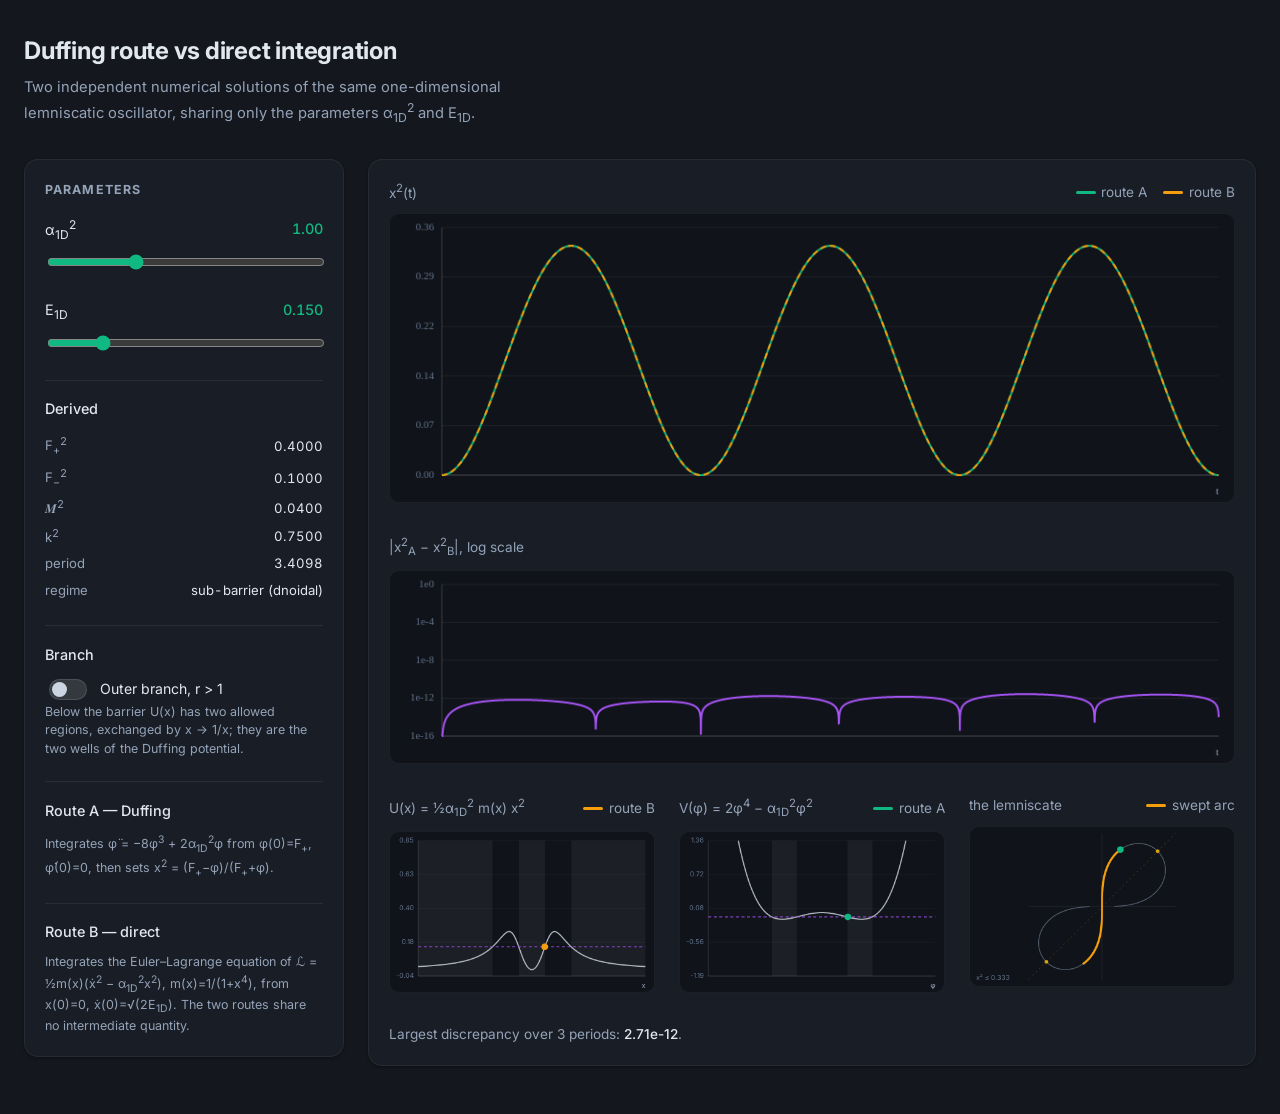
==== duffing/index.html @ 51f52a99 "new demos added" ====
<!DOCTYPE html>
<html lang="en">
<head>
  <meta charset="UTF-8">
  <meta name="viewport" content="width=device-width, initial-scale=1.0">
  <title>Duffing vs Direct Integration of the Lemniscatic Oscillator</title>
  <link rel="stylesheet" href="style.css">
  <link href="https://fonts.googleapis.com/css2?family=Inter:wght@400;500;700&display=swap" rel="stylesheet">
</head>
<body>
  <header>
    <h1>Duffing route vs direct integration</h1>
    <p>
      Two independent numerical solutions of the same one-dimensional lemniscatic
      oscillator, sharing only the parameters
      &alpha;<sub>1D</sub><sup>2</sup> and E<sub>1D</sub>.
    </p>
  </header>

  <main class="container">
    <aside class="panel">
      <h2 class="section-title">Parameters</h2>

      <div class="control-group">
        <label>
          <span>&alpha;<sub>1D</sub><sup>2</sup></span>
          <span class="value-display" id="a2-val">1.00</span>
        </label>
        <div class="slider-container">
          <input type="range" id="a2-slider" min="0.10" max="3.00" step="0.01" value="1.00">
        </div>
      </div>

      <div class="control-group">
        <label>
          <span>E<sub>1D</sub></span>
          <span class="value-display" id="e-val">0.150</span>
        </label>
        <div class="slider-container">
          <input type="range" id="e-slider" min="0.005" max="0.80" step="0.005" value="0.150">
        </div>
      </div>

      <div class="info-group">
        <h3>Derived</h3>
        <table class="readout" id="readout"></table>
      </div>

      <div class="info-group">
        <h3>Branch</h3>
        <label class="toggle">
          <input type="checkbox" id="outer-toggle">
          <span>Outer branch, r &gt; 1</span>
        </label>
        <p class="hint">
          Below the barrier U(x) has two allowed regions, exchanged by
          x &rarr; 1/x; they are the two wells of the Duffing potential.
        </p>
      </div>

      <div class="info-group">
        <h3>Route A — Duffing</h3>
        <p class="hint">
          Integrates
          &phi;&#776; = &minus;8&phi;<sup>3</sup> + 2&alpha;<sub>1D</sub><sup>2</sup>&phi;
          from &phi;(0)=F<sub>+</sub>, &phi;&#775;(0)=0, then sets
          x<sup>2</sup> = (F<sub>+</sub>&minus;&phi;)/(F<sub>+</sub>+&phi;).
        </p>
      </div>

      <div class="info-group">
        <h3>Route B — direct</h3>
        <p class="hint">
          Integrates the Euler&ndash;Lagrange equation of
          &#8466; = &frac12;m(x)(x&#775;<sup>2</sup> &minus;
          &alpha;<sub>1D</sub><sup>2</sup>x<sup>2</sup>),
          m(x)=1/(1+x<sup>4</sup>), from x(0)=0,
          x&#775;(0)=&radic;(2E<sub>1D</sub>).
          The two routes share no intermediate quantity.
        </p>
      </div>
    </aside>

    <section class="panel plots">
      <div class="plot-block">
        <div class="plot-title">
          <span>x<sup>2</sup>(t)</span>
          <span class="legend">
            <span class="key"><i style="background:#10b981"></i>route A</span>
            <span class="key"><i style="background:#f59e0b"></i>route B</span>
          </span>
        </div>
        <canvas id="canvas-x2" width="880" height="300"></canvas>
      </div>

      <div class="plot-block">
        <div class="plot-title"><span>|x<sup>2</sup><sub>A</sub> &minus; x<sup>2</sup><sub>B</sub>|, log scale</span></div>
        <canvas id="canvas-err" width="880" height="200"></canvas>
      </div>

      <div class="plot-row">
        <div class="plot-block half">
          <div class="plot-title">
            <span>U(x) = &frac12;&alpha;<sub>1D</sub><sup>2</sup> m(x) x<sup>2</sup></span>
            <span class="legend"><span class="key"><i style="background:#f59e0b"></i>route B</span></span>
          </div>
          <canvas id="canvas-ulem" width="430" height="260"></canvas>
        </div>

        <div class="plot-block half">
          <div class="plot-title">
            <span>V(&phi;) = 2&phi;<sup>4</sup> &minus; &alpha;<sub>1D</sub><sup>2</sup>&phi;<sup>2</sup></span>
            <span class="legend"><span class="key"><i style="background:#10b981"></i>route A</span></span>
          </div>
          <canvas id="canvas-uduf" width="430" height="260"></canvas>
        </div>

        <div class="plot-block half">
          <div class="plot-title">
            <span>the lemniscate</span>
            <span class="legend"><span class="key"><i style="background:#f59e0b"></i>swept arc</span></span>
          </div>
          <canvas id="canvas-lemni" width="430" height="260"></canvas>
        </div>
      </div>

      <p class="note" id="verdict"></p>
    </section>
  </main>

  <script src="script.js"></script>
</body>
</html>
---- duffing/style.css ----
:root {
  --bg: #14171d;
  --panel: #191d25;
  --text-main: #e2e8f0;
  --text-muted: #94a3b8;
  --accent: #10b981;
  --shadow-sm: 0 1px 3px rgba(0,0,0,0.4);
}

* { box-sizing: border-box; }

body {
  margin: 0;
  padding: 2rem 1.5rem 3rem;
  background: var(--bg);
  color: var(--text-main);
  font-family: 'Inter', system-ui, sans-serif;
  line-height: 1.55;
}

header {
  max-width: 1320px;
  margin: 0 auto 2rem;
}

header h1 {
  margin: 0 0 0.4rem;
  font-size: 1.5rem;
  font-weight: 700;
  letter-spacing: -0.01em;
}

header p {
  margin: 0;
  max-width: 62ch;
  color: var(--text-muted);
  font-size: 0.92rem;
}

.container {
  max-width: 1320px;
  margin: 0 auto;
  display: flex;
  gap: 1.5rem;
  align-items: flex-start;
}

.panel {
  background: var(--panel);
  border: 1px solid rgba(255,255,255,0.06);
  border-radius: 14px;
  padding: 1.25rem;
  box-shadow: var(--shadow-sm);
}

aside.panel {
  flex: 0 0 320px;
}

.plots {
  flex: 1;
  min-width: 0;
  display: flex;
  flex-direction: column;
  gap: 1.5rem;
}

.section-title {
  margin: 0 0 1rem;
  font-size: 0.78rem;
  font-weight: 700;
  letter-spacing: 0.09em;
  text-transform: uppercase;
  color: var(--text-muted);
}

.control-group { margin-bottom: 1.4rem; }

.control-group label {
  display: flex;
  justify-content: space-between;
  align-items: baseline;
  margin-bottom: 0.5rem;
  font-size: 0.9rem;
}

.value-display {
  font-variant-numeric: tabular-nums;
  font-weight: 500;
  color: var(--accent);
}

.slider-container input[type="range"] {
  width: 100%;
  accent-color: var(--accent);
  cursor: pointer;
}

.info-group {
  margin-top: 1.4rem;
  padding-top: 1.1rem;
  border-top: 1px solid rgba(255,255,255,0.07);
}

.info-group h3 {
  margin: 0 0 0.6rem;
  font-size: 0.9rem;
  font-weight: 500;
}

.hint {
  margin: 0;
  font-size: 0.78rem;
  line-height: 1.5;
  color: var(--text-muted);
}

.readout {
  width: 100%;
  border-collapse: collapse;
  font-size: 0.82rem;
  font-variant-numeric: tabular-nums;
}

.readout td { padding: 0.18rem 0; }
.readout td:first-child { color: var(--text-muted); }
.readout td:last-child { text-align: right; }

.plot-block { width: 100%; }

.plot-title {
  display: flex;
  justify-content: space-between;
  align-items: center;
  margin-bottom: 0.6rem;
  font-size: 0.85rem;
  color: var(--text-muted);
}

.legend { display: flex; gap: 1rem; }

.key { display: inline-flex; align-items: center; gap: 0.35rem; }

.key i {
  width: 20px;
  height: 3px;
  border-radius: 2px;
  display: inline-block;
}

canvas {
  width: 100%;
  height: auto;
  background: #10131a;
  border: 1px solid rgba(255,255,255,0.05);
  border-radius: 10px;
}

.note {
  margin: 0;
  font-size: 0.85rem;
  color: var(--text-muted);
}

.note strong { color: var(--text-main); font-weight: 500; }

@media (max-width: 1000px) {
  .container { flex-direction: column; }
  aside.panel { flex: none; width: 100%; }
}

.plot-row {
  display: flex;
  gap: 1.5rem;
  width: 100%;
}

.plot-block.half { flex: 1; min-width: 0; }

@media (max-width: 900px) {
  .plot-row { flex-direction: column; }
}

.toggle { display: flex; align-items: center; gap: 0.6rem; cursor: pointer; user-select: none; font-size: 0.88rem; }

.toggle input[type="checkbox"] {
  appearance: none; -webkit-appearance: none;
  width: 38px; height: 21px; border-radius: 999px;
  background: rgba(255,255,255,0.12);
  border: 1px solid rgba(255,255,255,0.12);
  position: relative; cursor: pointer; flex: none;
  transition: background 0.18s ease;
}

.toggle input[type="checkbox"]::after {
  content: ""; position: absolute; top: 2px; left: 2px;
  width: 15px; height: 15px; border-radius: 50%; background: #cbd5e1;
  transition: transform 0.18s ease;
}

.toggle input[type="checkbox"]:checked { background: rgba(16,185,129,0.55); }
.toggle input[type="checkbox"]:checked::after { transform: translateX(17px); background: #fff; }
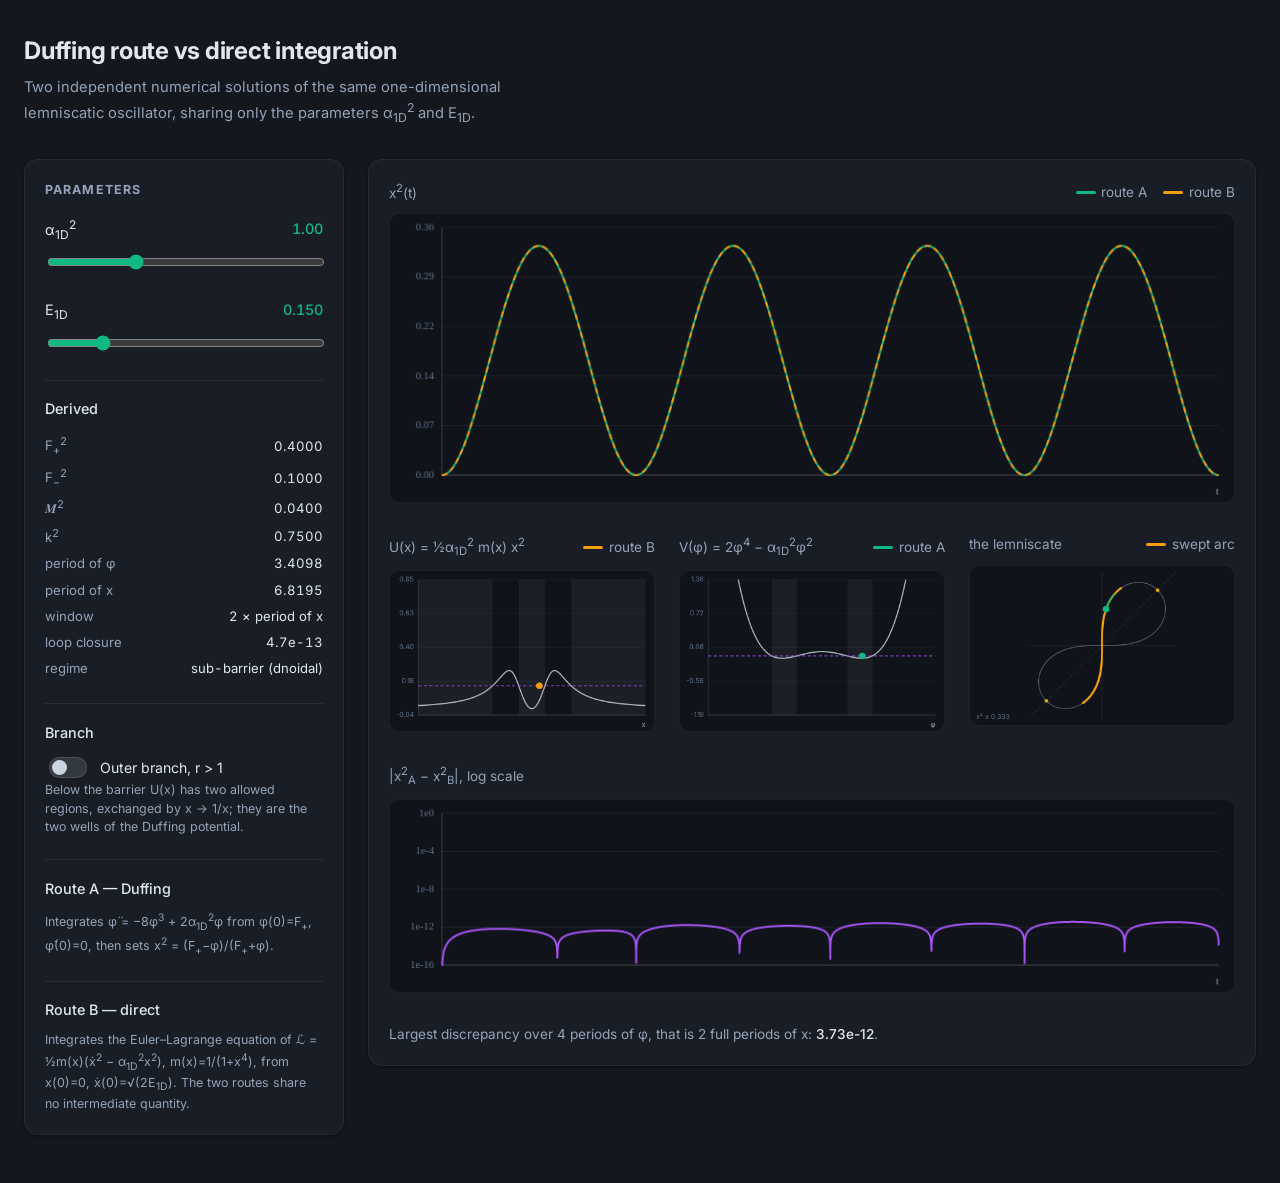
==== commit 0a78ed6a: "bug with ricochet fixed" ====
--- a/duffing/index.html
+++ b/duffing/index.html
@@ -93,11 +93,6 @@
         <canvas id="canvas-x2" width="880" height="300"></canvas>
       </div>
 
-      <div class="plot-block">
-        <div class="plot-title"><span>|x<sup>2</sup><sub>A</sub> &minus; x<sup>2</sup><sub>B</sub>|, log scale</span></div>
-        <canvas id="canvas-err" width="880" height="200"></canvas>
-      </div>
-
       <div class="plot-row">
         <div class="plot-block half">
           <div class="plot-title">
@@ -124,6 +119,11 @@
         </div>
       </div>
 
+      <div class="plot-block">
+        <div class="plot-title"><span>|x<sup>2</sup><sub>A</sub> &minus; x<sup>2</sup><sub>B</sub>|, log scale</span></div>
+        <canvas id="canvas-err" width="880" height="200"></canvas>
+      </div>
+
       <p class="note" id="verdict"></p>
     </section>
   </main>
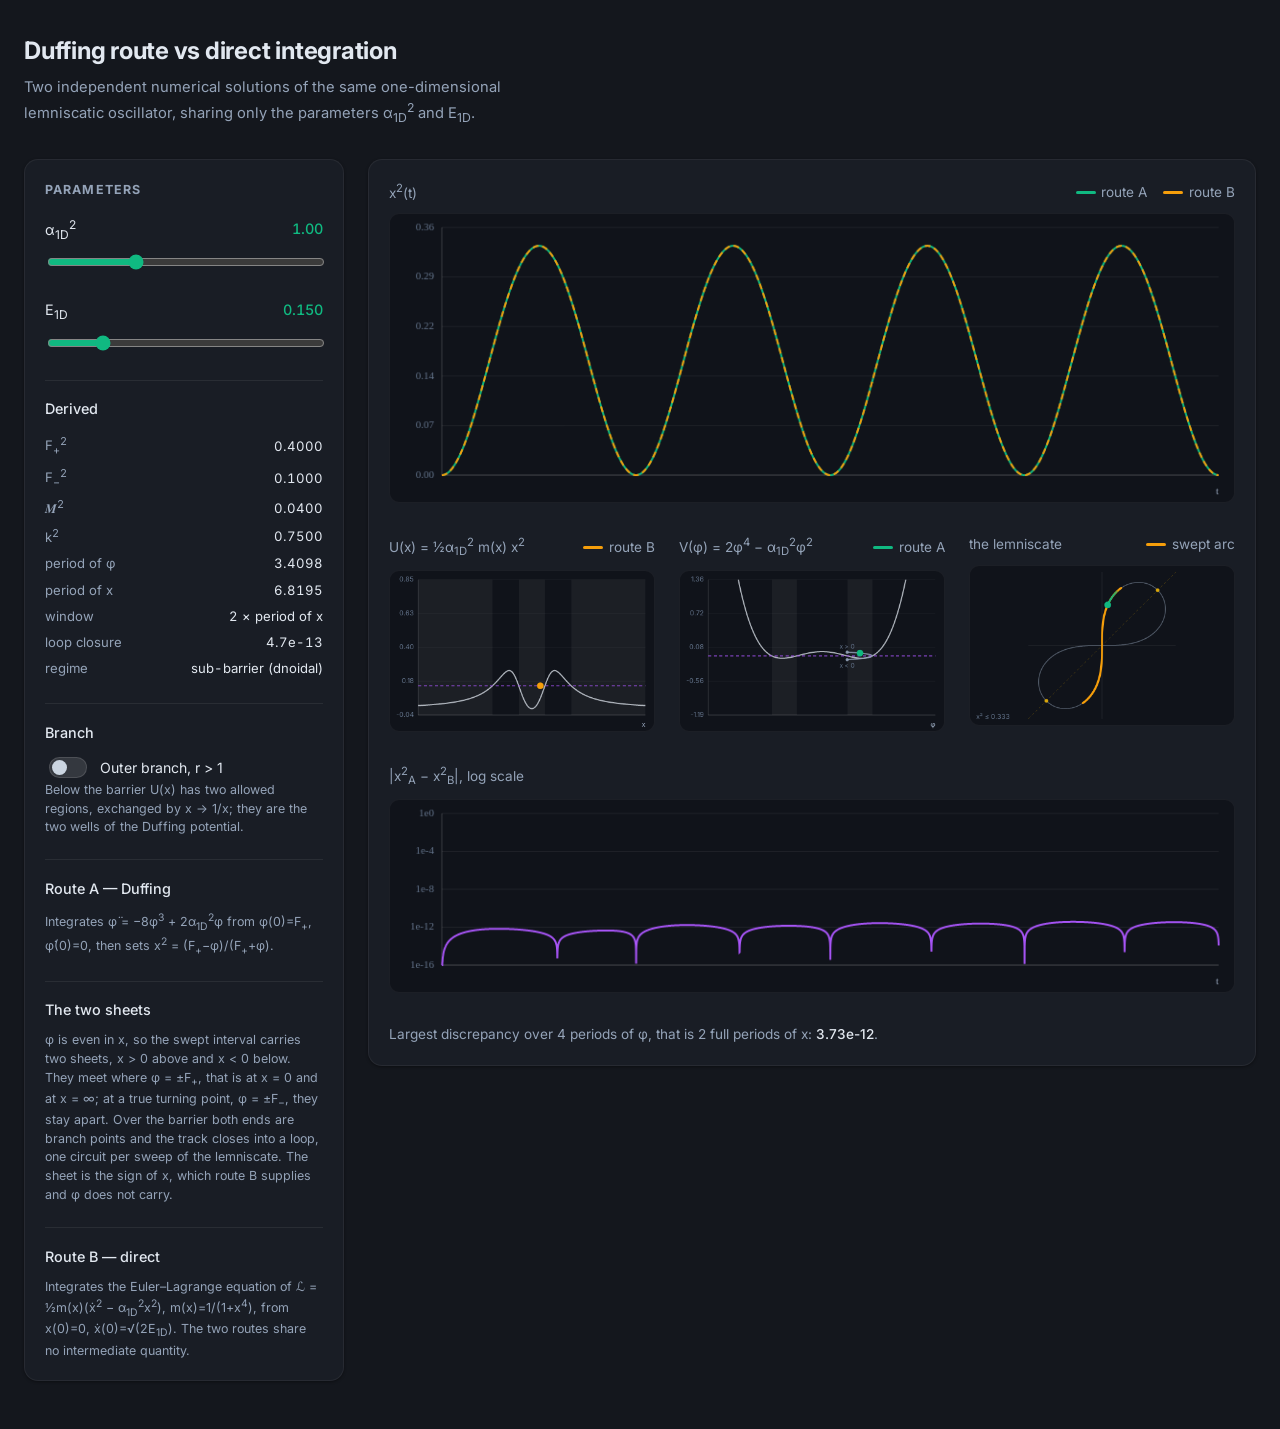
==== commit 4dd14bc2: "two scheets in Duffing added" ====
--- a/duffing/index.html
+++ b/duffing/index.html
@@ -69,6 +69,19 @@
       </div>
 
       <div class="info-group">
+        <h3>The two sheets</h3>
+        <p class="hint">
+          &phi; is even in x, so the swept interval carries two sheets,
+          x &gt; 0 above and x &lt; 0 below. They meet where
+          &phi; = &plusmn;F<sub>+</sub>, that is at x = 0 and at x = &infin;;
+          at a true turning point, &phi; = &plusmn;F<sub>&minus;</sub>, they stay
+          apart. Over the barrier both ends are branch points and the track
+          closes into a loop, one circuit per sweep of the lemniscate. The sheet
+          is the sign of x, which route B supplies and &phi; does not carry.
+        </p>
+      </div>
+
+      <div class="info-group">
         <h3>Route B — direct</h3>
         <p class="hint">
           Integrates the Euler&ndash;Lagrange equation of
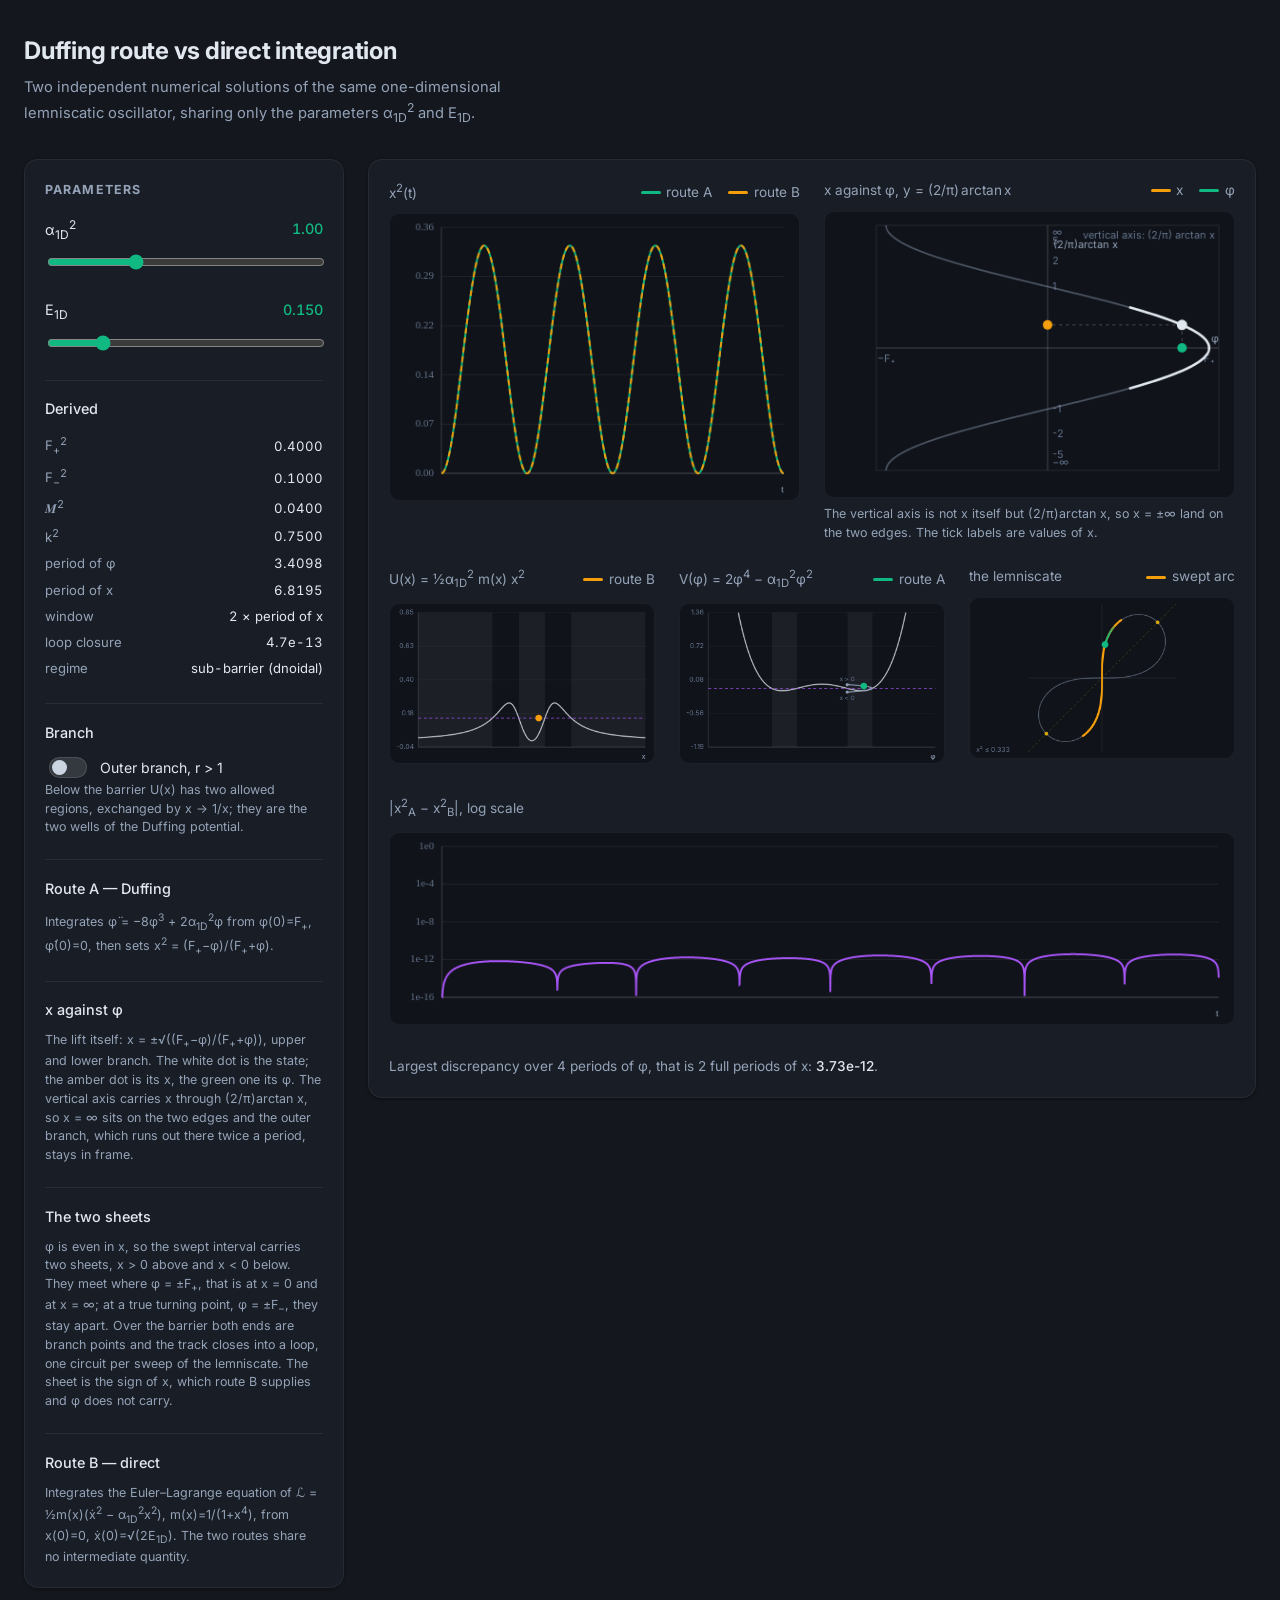
==== commit 4b6babd5: "visuals added" ====
--- a/duffing/index.html
+++ b/duffing/index.html
@@ -69,6 +69,17 @@
       </div>
 
       <div class="info-group">
+        <h3>x against &phi;</h3>
+        <p class="hint">
+          The lift itself: x = &plusmn;&radic;((F<sub>+</sub>&minus;&phi;)/(F<sub>+</sub>+&phi;)),
+          upper and lower branch. The white dot is the state; the amber dot is
+          its x, the green one its &phi;. The vertical axis carries x through
+          (2/&pi;)arctan x, so x = &infin; sits on the two edges and the outer
+          branch, which runs out there twice a period, stays in frame.
+        </p>
+      </div>
+
+      <div class="info-group">
         <h3>The two sheets</h3>
         <p class="hint">
           &phi; is even in x, so the swept interval carries two sheets,
@@ -95,15 +106,33 @@
     </aside>
 
     <section class="panel plots">
-      <div class="plot-block">
-        <div class="plot-title">
-          <span>x<sup>2</sup>(t)</span>
-          <span class="legend">
-            <span class="key"><i style="background:#10b981"></i>route A</span>
-            <span class="key"><i style="background:#f59e0b"></i>route B</span>
-          </span>
+      <div class="plot-row">
+        <div class="plot-block half">
+          <div class="plot-title">
+            <span>x<sup>2</sup>(t)</span>
+            <span class="legend">
+              <span class="key"><i style="background:#10b981"></i>route A</span>
+              <span class="key"><i style="background:#f59e0b"></i>route B</span>
+            </span>
+          </div>
+          <canvas id="canvas-x2" width="430" height="300"></canvas>
         </div>
-        <canvas id="canvas-x2" width="880" height="300"></canvas>
+
+        <div class="plot-block half">
+          <div class="plot-title">
+            <span>x against &phi;, y = (2/&pi;)&thinsp;arctan&thinsp;x</span>
+            <span class="legend">
+              <span class="key"><i style="background:#f59e0b"></i>x</span>
+              <span class="key"><i style="background:#10b981"></i>&phi;</span>
+            </span>
+          </div>
+          <canvas id="canvas-xphi" width="430" height="300"></canvas>
+          <p class="hint">
+            The vertical axis is not x itself but (2/&pi;)arctan x, so
+            x = &plusmn;&infin; land on the two edges. The tick labels are
+            values of x.
+          </p>
+        </div>
       </div>
 
       <div class="plot-row">
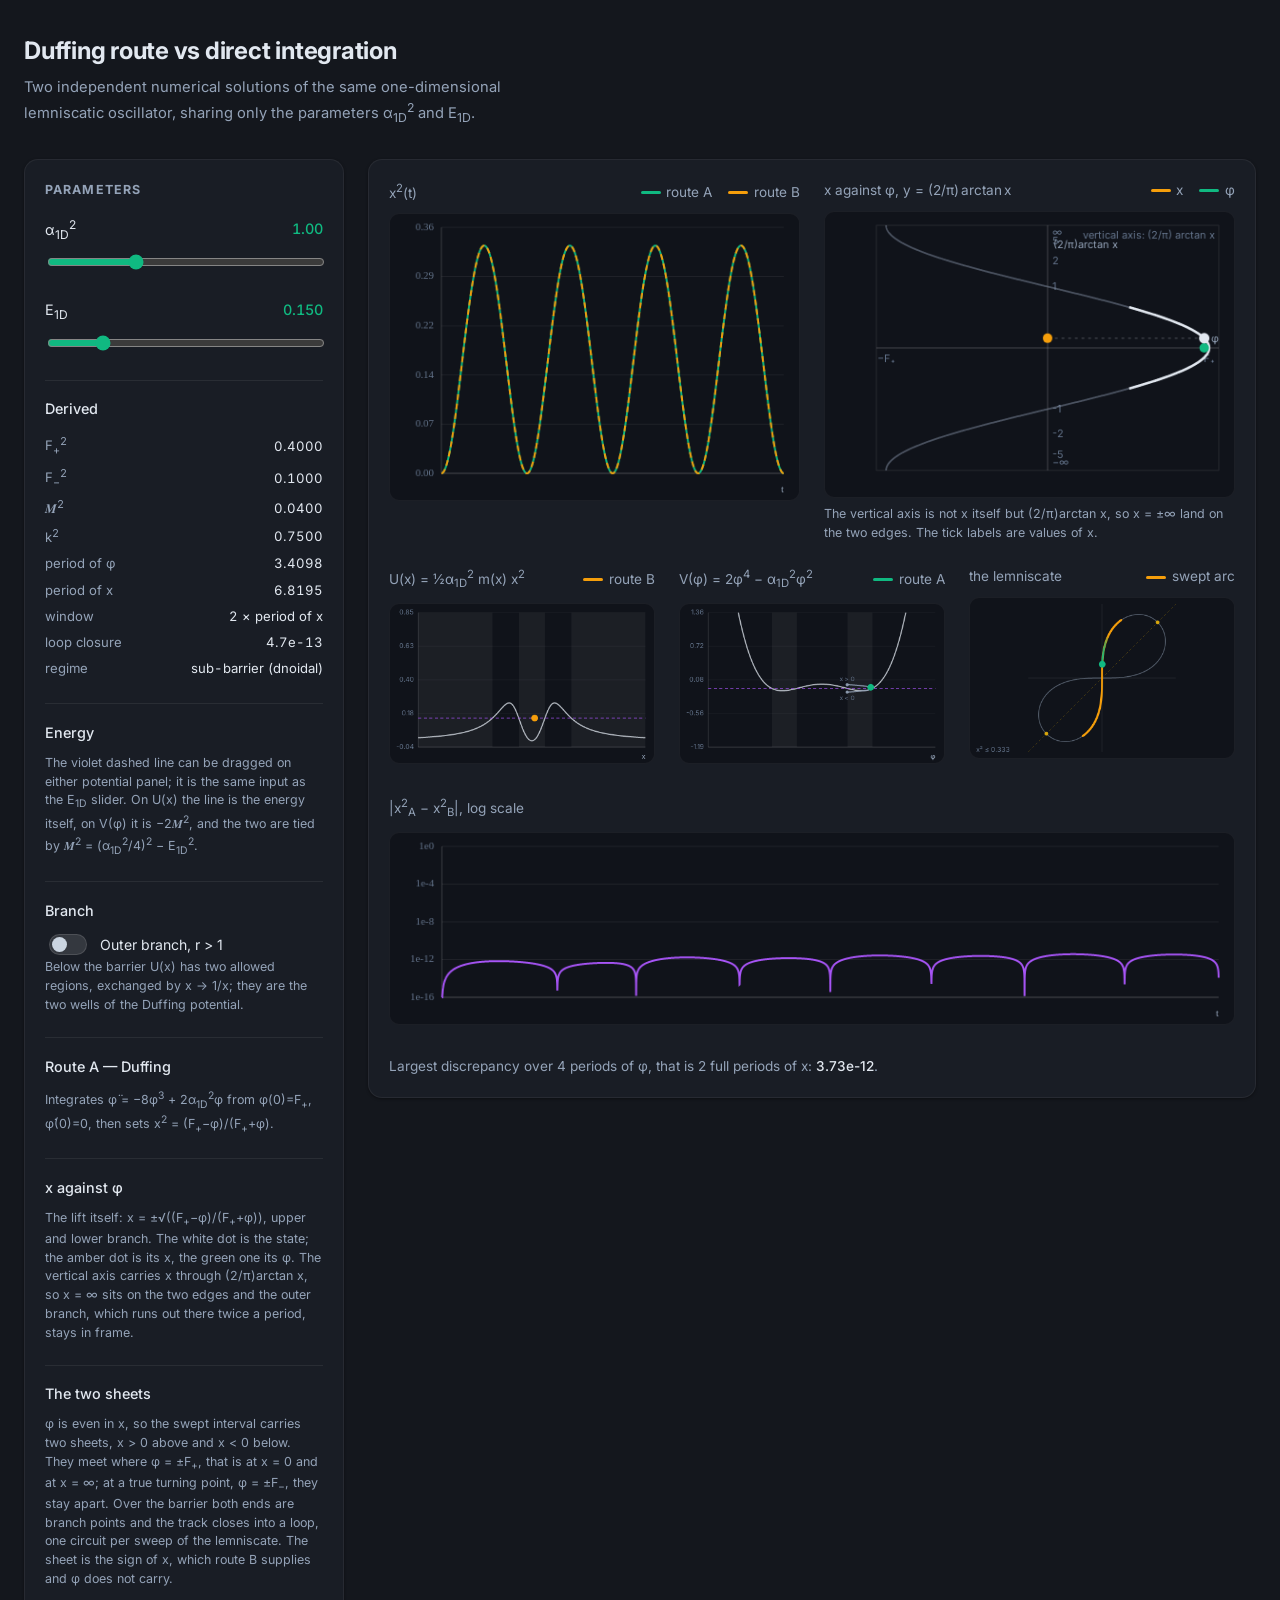
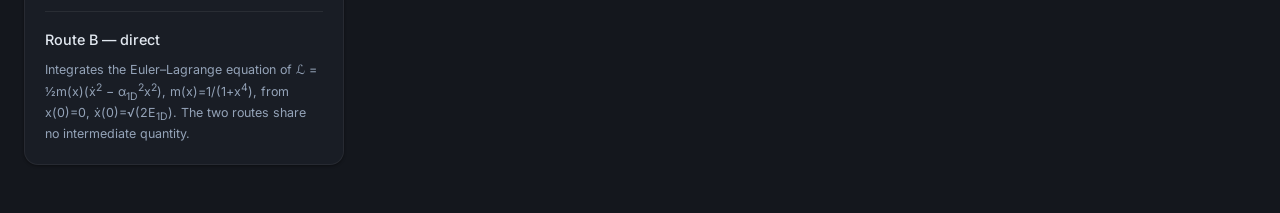
==== commit 4ab8c784: "small changes" ====
--- a/duffing/index.html
+++ b/duffing/index.html
@@ -44,6 +44,17 @@
       <div class="info-group">
         <h3>Derived</h3>
         <table class="readout" id="readout"></table>
+      </div>
+
+      <div class="info-group">
+        <h3>Energy</h3>
+        <p class="hint">
+          The violet dashed line can be dragged on either potential panel; it is
+          the same input as the E<sub>1D</sub> slider. On U(x) the line is the
+          energy itself, on V(&phi;) it is &minus;2&#119924;<sup>2</sup>, and the
+          two are tied by &#119924;<sup>2</sup> = (&alpha;<sub>1D</sub><sup>2</sup>/4)<sup>2</sup>
+          &minus; E<sub>1D</sub><sup>2</sup>.
+        </p>
       </div>
 
       <div class="info-group">
